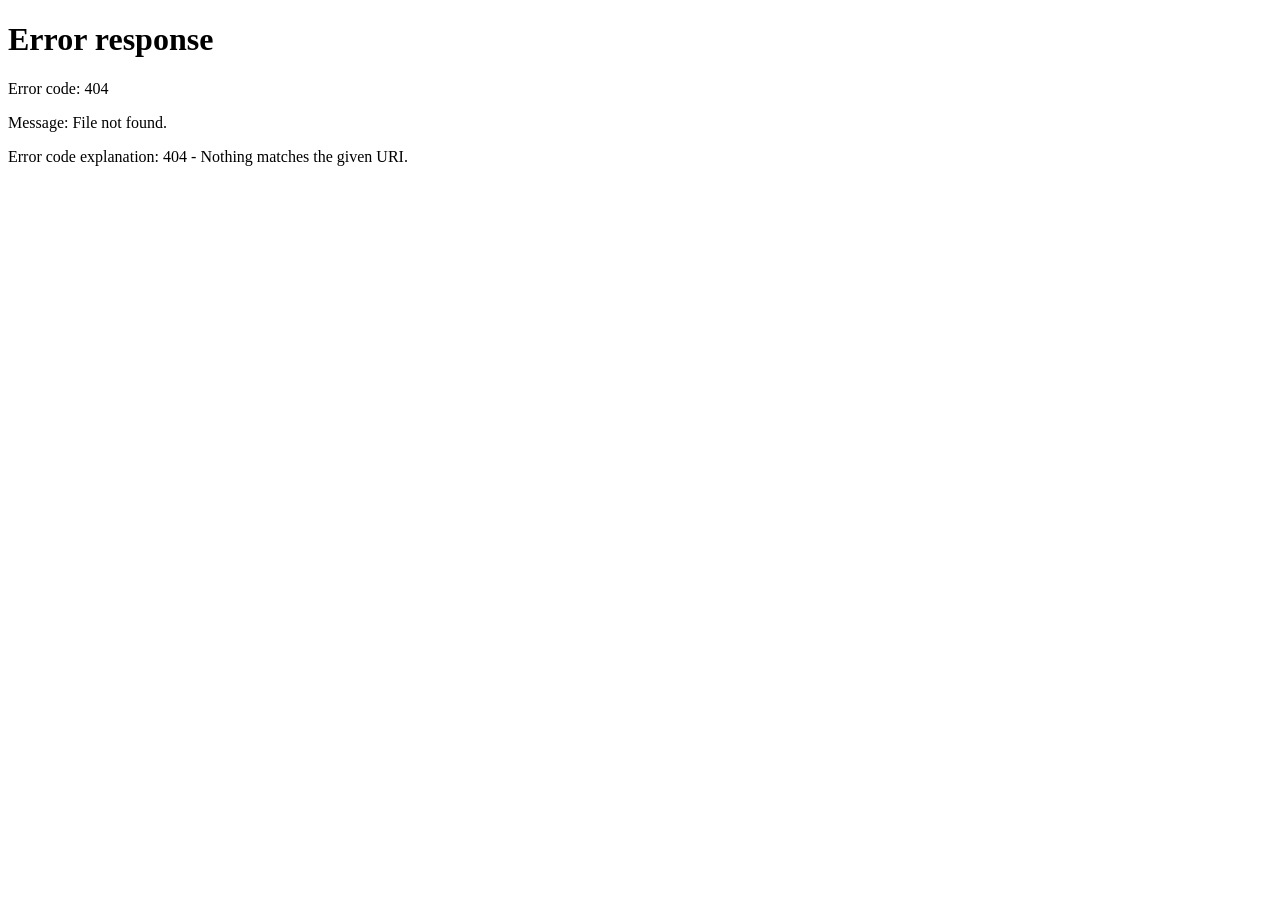
==== index.html @ 6177c04c "se sube por primera vez" ====
<!DOCTYPE html>
<html lang="es">
<head>
  <meta charset="UTF-8">
  <title>Control Financiero</title>
  <link href="https://fonts.googleapis.com/css2?family=DM+Sans:wght@300;400;500;600&family=Playfair+Display:wght@600&display=swap" rel="stylesheet">
  <link rel="stylesheet" href="estilos.css">
</head>
<body>

<div class="container" id="appContainer" style="display:none">

  <!-- Header -->
  <div class="header">
    <div class="header-top">
      <div class="header-badge">💼 Sistema Financiero</div>
      <div class="user-info">
        <span class="user-avatar" id="userAvatar">U</span>
        <span class="user-name"   id="userName">Usuario</span>
        <button class="btn-logout" onclick="cerrarSesion()" title="Cerrar sesión">
          <svg viewBox="0 0 24 24" fill="none" stroke="currentColor" stroke-width="2" width="15" height="15">
            <path d="M9 21H5a2 2 0 0 1-2-2V5a2 2 0 0 1 2-2h4"/>
            <polyline points="16 17 21 12 16 7"/>
            <line x1="21" y1="12" x2="9" y2="12"/>
          </svg>
          Salir
        </button>
      </div>
    </div>
    <h1>Control Financiero Mundo de la Tecnologia</h1>
    <p>Gestiona tus ingresos y egresos de forma clara y precisa</p>
  </div>

  <!-- Navegación -->
  <div class="nav-bar" style="display:flex;align-items:center;gap:10px;margin-bottom:24px;flex-wrap:wrap;">
    <a href="control-financiero.html" class="nav-link active" style="font-size:0.82rem;font-weight:600;padding:7px 16px;border-radius:20px;border:1.5px solid var(--accent);background:var(--accent);color:white;text-decoration:none;">💰 Control Financiero</a>
    <a href="precios.html" class="nav-link" style="font-size:0.82rem;font-weight:600;padding:7px 16px;border-radius:20px;border:1.5px solid var(--border);background:rgba(255,255,255,0.6);color:var(--text2);text-decoration:none;">🛠️ Tarifas y Productos</a>
  </div>

  <!-- Capital Banner -->
  <div class="capital-banner">
    <div>
      <div class="capital-label">Capital Inicial</div>
      <div class="capital-amount">$1.977.000</div>
    </div>
    <span style="font-size:2.5rem; opacity:0.5;">🏦</span>
  </div>

  <!-- Form Card -->
  <div class="card">
    <div class="card-title">➕ Nuevo Movimiento</div>
    <div class="form-grid">

      <div class="field">
        <label>Fecha</label>
        <input type="date" id="fecha">
      </div>

      <div class="field">
        <label>Descripción</label>
        <input type="text" id="descripcion" placeholder="Ej: Venta de producto...">
      </div>

      <div class="field">
        <label>Valor ($)</label>
        <input
          type="text"
          id="valor"
          placeholder="0"
          inputmode="decimal"
          autocomplete="off"
          oninput="formatearValor(this)"
          onkeydown="bloquearCaracteresInvalidos(event)"
        >
      </div>

      <div class="field">
        <label>Tipo</label>
        <select id="tipo">
          <option value="ingreso">📈 Ingreso</option>
          <option value="egreso">📉 Egreso</option>
        </select>
      </div>

      <div class="field">
        <label>&nbsp;</label>
        <button class="btn-add" onclick="agregarMovimiento()">Agregar →</button>
      </div>

    </div>
  </div>

  <!-- Stats -->
  <div class="resumen-grid">
    <div class="stat-card ingresos">
      <div class="stat-icon">📈</div>
      <div class="stat-label">Total Ingresos</div>
      <div class="stat-value">$<span id="totalIngresos">0</span></div>
    </div>
    <div class="stat-card egresos">
      <div class="stat-icon">📉</div>
      <div class="stat-label">Total Egresos</div>
      <div class="stat-value">$<span id="totalEgresos">0</span></div>
    </div>
    <div class="stat-card saldo">
      <div class="stat-icon">💰</div>
      <div class="stat-label">Saldo Actual</div>
      <div class="stat-value">$<span id="saldo">1.977.000</span></div>
    </div>
  </div>

  <!-- Tabla -->
  <div class="table-card">
    <div class="card-title">📋 Historial de Movimientos</div>
    <table>
      <thead>
        <tr>
          <th>Fecha</th>
          <th>Descripción</th>
          <th>Tipo</th>
          <th style="text-align:right">Valor</th>
        </tr>
      </thead>
      <tbody id="tabla">
        <tr id="emptyRow">
          <td colspan="4">
            <div class="empty-state">
              <span class="icon">📂</span>
              No hay movimientos registrados aún
            </div>
          </td>
        </tr>
      </tbody>
    </table>
  </div>

</div><!-- /container -->

<script>
  /* ── Protección de sesión ── */
  const sesionRaw = localStorage.getItem('cf_sesion');
  if (!sesionRaw) {
    window.location.href = 'login.html';
  } else {
    const sesion = JSON.parse(sesionRaw);
    document.getElementById('userName').textContent   = sesion.nombre;
    document.getElementById('userAvatar').textContent = sesion.nombre.charAt(0).toUpperCase();
    document.getElementById('appContainer').style.display = 'block';
  }

  function cerrarSesion() {
    localStorage.removeItem('cf_sesion');
    window.location.href = 'login.html';
  }

  /* ── Estado financiero ── */
  let ingresos = 0;
  let egresos  = 0;
  const capitalInicial = 1977000;

  /* ── Formateador de valor ── */
  function formatearValor(input) {
    const cursorPos        = input.selectionStart;
    const longitudAnterior = input.value.length;
    const partes           = input.value.split(',');
    const parteEntera      = partes[0].replace(/\D/g, '');
    const parteDecimal     = partes.length > 1
      ? partes[1].replace(/\D/g, '').slice(0, 2) : null;
    const enteraFormateada = parteEntera
      ? parteEntera.replace(/\B(?=(\d{3})+(?!\d))/g, '.') : '';
    input.value = parteDecimal !== null
      ? enteraFormateada + ',' + parteDecimal : enteraFormateada;
    const nuevoCursor = cursorPos + (input.value.length - longitudAnterior);
    input.setSelectionRange(nuevoCursor, nuevoCursor);
  }

  function bloquearCaracteresInvalidos(e) {
    const permitidos = ['Backspace','Delete','ArrowLeft','ArrowRight','Tab','Home','End'];
    if (permitidos.includes(e.key)) return;
    if (e.key === ',') {
      if (e.target.value.includes(',')) e.preventDefault();
      return;
    }
    if (!/^\d$/.test(e.key)) e.preventDefault();
  }

  function getRawValor() {
    return parseFloat(
      document.getElementById('valor').value.replace(/\./g, '').replace(',', '.')
    ) || 0;
  }

  function fmt(n) {
    return n.toLocaleString('es-CO', {
      minimumFractionDigits: n % 1 !== 0 ? 2 : 0,
      maximumFractionDigits: 2
    });
  }

  /* ── Agregar movimiento ── */
  function agregarMovimiento() {
    const fecha       = document.getElementById('fecha').value;
    const descripcion = document.getElementById('descripcion').value.trim();
    const valor       = getRawValor();
    const tipo        = document.getElementById('tipo').value;

    if (!fecha || !descripcion || valor <= 0) {
      shake(document.querySelector('.card'));
      return;
    }

    const empty = document.getElementById('emptyRow');
    if (empty) empty.remove();

    const tabla     = document.getElementById('tabla');
    const fila      = document.createElement('tr');
    const esIngreso = tipo === 'ingreso';

    const fechaFmt = new Date(fecha + 'T00:00:00').toLocaleDateString('es-CO', {
      day: '2-digit', month: 'short', year: 'numeric'
    });

    fila.innerHTML = `
      <td>${fechaFmt}</td>
      <td>${descripcion}</td>
      <td><span class="tipo-badge tipo-${tipo}">${esIngreso ? '↑' : '↓'} ${tipo}</span></td>
      <td style="text-align:right" class="${esIngreso ? 'valor-pos' : 'valor-neg'}">
        ${esIngreso ? '+' : '-'}$${fmt(valor)}
      </td>`;

    tabla.appendChild(fila);

    if (esIngreso) ingresos += valor;
    else           egresos  += valor;

    actualizarResumen();
    document.getElementById('descripcion').value = '';
    document.getElementById('valor').value       = '';
  }

  /* ── Actualizar resumen ── */
  function actualizarResumen() {
    document.getElementById('totalIngresos').innerText = fmt(ingresos);
    document.getElementById('totalEgresos').innerText  = fmt(egresos);
    const saldo = capitalInicial + ingresos - egresos;
    const el    = document.getElementById('saldo');
    el.innerText = fmt(saldo);
    el.closest('.stat-value').style.color = saldo >= capitalInicial
      ? 'var(--green)' : 'var(--red)';
  }

  /* ── Shake ── */
  function shake(el) {
    el.style.animation = 'none';
    el.offsetHeight;
    el.style.animation = 'shake 0.4s ease';
    setTimeout(() => el.style.animation = '', 400);
  }
</script>

</body>
</html>
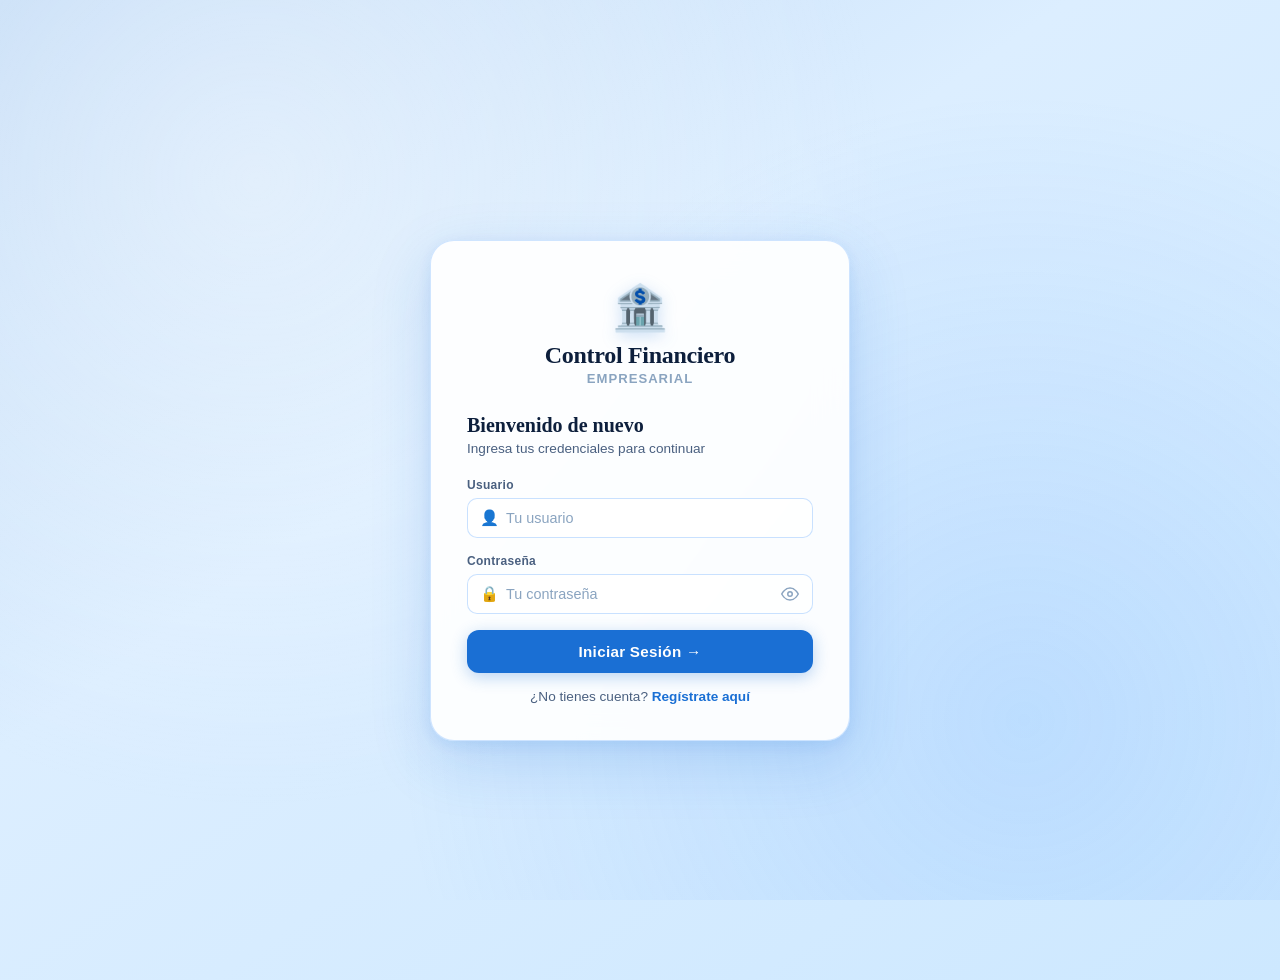
==== commit 3d9402bc: "Se cambia las rutas por las nuevas del backend" ====
--- a/index.html
+++ b/index.html
@@ -136,14 +136,15 @@
 
 </div><!-- /container -->
 
+<!-- SOLO TE MUESTRO EL SCRIPT CORREGIDO, TODO LO DEMÁS VA EXACTAMENTE IGUAL -->
+
 <script>
-  /* ── Protección de sesión ── */
   const sesionRaw = localStorage.getItem('cf_sesion');
   if (!sesionRaw) {
     window.location.href = 'login.html';
   } else {
     const sesion = JSON.parse(sesionRaw);
-    document.getElementById('userName').textContent   = sesion.nombre;
+    document.getElementById('userName').textContent = sesion.nombre;
     document.getElementById('userAvatar').textContent = sesion.nombre.charAt(0).toUpperCase();
     document.getElementById('appContainer').style.display = 'block';
   }
@@ -153,36 +154,9 @@
     window.location.href = 'login.html';
   }
 
-  /* ── Estado financiero ── */
   let ingresos = 0;
-  let egresos  = 0;
+  let egresos = 0;
   const capitalInicial = 1977000;
-
-  /* ── Formateador de valor ── */
-  function formatearValor(input) {
-    const cursorPos        = input.selectionStart;
-    const longitudAnterior = input.value.length;
-    const partes           = input.value.split(',');
-    const parteEntera      = partes[0].replace(/\D/g, '');
-    const parteDecimal     = partes.length > 1
-      ? partes[1].replace(/\D/g, '').slice(0, 2) : null;
-    const enteraFormateada = parteEntera
-      ? parteEntera.replace(/\B(?=(\d{3})+(?!\d))/g, '.') : '';
-    input.value = parteDecimal !== null
-      ? enteraFormateada + ',' + parteDecimal : enteraFormateada;
-    const nuevoCursor = cursorPos + (input.value.length - longitudAnterior);
-    input.setSelectionRange(nuevoCursor, nuevoCursor);
-  }
-
-  function bloquearCaracteresInvalidos(e) {
-    const permitidos = ['Backspace','Delete','ArrowLeft','ArrowRight','Tab','Home','End'];
-    if (permitidos.includes(e.key)) return;
-    if (e.key === ',') {
-      if (e.target.value.includes(',')) e.preventDefault();
-      return;
-    }
-    if (!/^\d$/.test(e.key)) e.preventDefault();
-  }
 
   function getRawValor() {
     return parseFloat(
@@ -191,71 +165,69 @@
   }
 
   function fmt(n) {
-    return n.toLocaleString('es-CO', {
-      minimumFractionDigits: n % 1 !== 0 ? 2 : 0,
-      maximumFractionDigits: 2
+    return n.toLocaleString('es-CO');
+  }
+
+  async function agregarMovimiento() {
+    const fecha = document.getElementById('fecha').value;
+    const descripcion = document.getElementById('descripcion').value.trim();
+    const valor = getRawValor();
+    const tipo = document.getElementById('tipo').value;
+    const sesion = JSON.parse(localStorage.getItem('cf_sesion'));
+
+    if (!fecha || !descripcion || valor <= 0) return;
+
+    await fetch('https://control-backend-kappa.vercel.app/api/movimientos', {
+      method: 'POST',
+      headers: { 'Content-Type': 'application/json' },
+      body: JSON.stringify({
+        fecha,
+        descripcion,
+        valor,
+        tipo,
+        userId: sesion.id
+      })
     });
-  }
-
-  /* ── Agregar movimiento ── */
-  function agregarMovimiento() {
-    const fecha       = document.getElementById('fecha').value;
-    const descripcion = document.getElementById('descripcion').value.trim();
-    const valor       = getRawValor();
-    const tipo        = document.getElementById('tipo').value;
-
-    if (!fecha || !descripcion || valor <= 0) {
-      shake(document.querySelector('.card'));
-      return;
-    }
-
-    const empty = document.getElementById('emptyRow');
-    if (empty) empty.remove();
-
-    const tabla     = document.getElementById('tabla');
-    const fila      = document.createElement('tr');
-    const esIngreso = tipo === 'ingreso';
-
-    const fechaFmt = new Date(fecha + 'T00:00:00').toLocaleDateString('es-CO', {
-      day: '2-digit', month: 'short', year: 'numeric'
+
+    location.reload();
+  }
+
+  async function cargarMovimientos() {
+    const sesion = JSON.parse(localStorage.getItem('cf_sesion'));
+    const res = await fetch(`https://control-backend-kappa.vercel.app/api/movimientos/${sesion.id}`);
+    const data = await res.json();
+
+    const tabla = document.getElementById('tabla');
+    tabla.innerHTML = '';
+
+    data.forEach(mov => {
+      const fila = document.createElement('tr');
+      const esIngreso = mov.tipo === 'ingreso';
+
+      fila.innerHTML = `
+        <td>${new Date(mov.fecha).toLocaleDateString('es-CO')}</td>
+        <td>${mov.descripcion}</td>
+        <td>${mov.tipo}</td>
+        <td style="text-align:right">
+          ${esIngreso ? '+' : '-'}$${fmt(mov.valor)}
+        </td>`;
+
+      tabla.appendChild(fila);
+
+      if (esIngreso) ingresos += mov.valor;
+      else egresos += mov.valor;
     });
 
-    fila.innerHTML = `
-      <td>${fechaFmt}</td>
-      <td>${descripcion}</td>
-      <td><span class="tipo-badge tipo-${tipo}">${esIngreso ? '↑' : '↓'} ${tipo}</span></td>
-      <td style="text-align:right" class="${esIngreso ? 'valor-pos' : 'valor-neg'}">
-        ${esIngreso ? '+' : '-'}$${fmt(valor)}
-      </td>`;
-
-    tabla.appendChild(fila);
-
-    if (esIngreso) ingresos += valor;
-    else           egresos  += valor;
-
     actualizarResumen();
-    document.getElementById('descripcion').value = '';
-    document.getElementById('valor').value       = '';
-  }
-
-  /* ── Actualizar resumen ── */
+  }
+
   function actualizarResumen() {
     document.getElementById('totalIngresos').innerText = fmt(ingresos);
-    document.getElementById('totalEgresos').innerText  = fmt(egresos);
-    const saldo = capitalInicial + ingresos - egresos;
-    const el    = document.getElementById('saldo');
-    el.innerText = fmt(saldo);
-    el.closest('.stat-value').style.color = saldo >= capitalInicial
-      ? 'var(--green)' : 'var(--red)';
-  }
-
-  /* ── Shake ── */
-  function shake(el) {
-    el.style.animation = 'none';
-    el.offsetHeight;
-    el.style.animation = 'shake 0.4s ease';
-    setTimeout(() => el.style.animation = '', 400);
-  }
+    document.getElementById('totalEgresos').innerText = fmt(egresos);
+    document.getElementById('saldo').innerText = fmt(capitalInicial + ingresos - egresos);
+  }
+
+  cargarMovimientos();
 </script>
 
 </body>
--- a/estilos.css
+++ b/estilos.css
@@ -0,0 +1,477 @@
+/* ── Variables ── */
+:root {
+  --bg: #dceeff;
+  --bg2: #c8e2fb;
+  --surface: rgba(255,255,255,0.75);
+  --surface2: rgba(255,255,255,0.92);
+  --border: rgba(120,180,255,0.35);
+  --accent: #1a6fd4;
+  --accent2: #0f4fa0;
+  --accent-light: #e8f2ff;
+  --green: #0a9e6e;
+  --green-bg: #e6f9f3;
+  --red: #d63b3b;
+  --red-bg: #fdeaea;
+  --text: #0d1f3c;
+  --text2: #4a6080;
+  --text3: #8aa4c0;
+  --shadow: 0 8px 32px rgba(26,111,212,0.12);
+  --shadow2: 0 2px 8px rgba(26,111,212,0.08);
+}
+
+/* ── Reset ── */
+* { box-sizing: border-box; margin: 0; padding: 0; }
+
+/* ── Body ── */
+body {
+  font-family: 'DM Sans', sans-serif;
+  background: linear-gradient(145deg, #c3dcf7 0%, #dceeff 40%, #cde8ff 100%);
+  min-height: 100vh;
+  padding: 40px 20px;
+  color: var(--text);
+}
+
+body::before {
+  content: '';
+  position: fixed;
+  inset: 0;
+  background:
+    radial-gradient(circle at 20% 20%, rgba(255,255,255,0.4) 0%, transparent 50%),
+    radial-gradient(circle at 80% 80%, rgba(100,170,255,0.2) 0%, transparent 50%);
+  pointer-events: none;
+  z-index: 0;
+}
+
+/* ── Container ── */
+.container {
+  max-width: 900px;
+  margin: 0 auto;
+  position: relative;
+  z-index: 1;
+}
+
+/* ── Header ── */
+.header {
+  text-align: center;
+  margin-bottom: 32px;
+  animation: fadeDown 0.6s ease both;
+}
+
+.header-badge {
+  display: inline-flex;
+  align-items: center;
+  gap: 6px;
+  background: var(--accent);
+  color: #fff;
+  font-size: 11px;
+  font-weight: 600;
+  letter-spacing: 1.5px;
+  text-transform: uppercase;
+  padding: 5px 14px;
+  border-radius: 20px;
+  margin-bottom: 12px;
+}
+
+.header h1 {
+  font-family: 'Playfair Display', serif;
+  font-size: 2.4rem;
+  font-weight: 600;
+  color: var(--text);
+  letter-spacing: -0.5px;
+  line-height: 1.2;
+}
+
+.header p {
+  color: var(--text2);
+  font-size: 0.95rem;
+  margin-top: 6px;
+}
+
+/* ── Capital Banner ── */
+.capital-banner {
+  background: var(--accent);
+  border-radius: 16px;
+  padding: 20px 28px;
+  display: flex;
+  align-items: center;
+  justify-content: space-between;
+  margin-bottom: 20px;
+  color: white;
+  box-shadow: 0 8px 24px rgba(26,111,212,0.28);
+  animation: fadeUp 0.6s 0.1s ease both;
+  position: relative;
+  overflow: hidden;
+}
+
+.capital-banner::before {
+  content: '';
+  position: absolute;
+  right: -30px; top: -40px;
+  width: 160px; height: 160px;
+  border-radius: 50%;
+  background: rgba(255,255,255,0.08);
+}
+
+.capital-banner::after {
+  content: '';
+  position: absolute;
+  right: 60px; bottom: -50px;
+  width: 100px; height: 100px;
+  border-radius: 50%;
+  background: rgba(255,255,255,0.06);
+}
+
+.capital-label {
+  font-size: 0.8rem;
+  font-weight: 500;
+  opacity: 0.8;
+  letter-spacing: 0.5px;
+  text-transform: uppercase;
+}
+
+.capital-amount {
+  font-family: 'Playfair Display', serif;
+  font-size: 2rem;
+  font-weight: 600;
+  letter-spacing: -0.5px;
+}
+
+/* ── Form Card ── */
+.card {
+  background: var(--surface2);
+  border-radius: 20px;
+  padding: 28px;
+  box-shadow: var(--shadow);
+  border: 1px solid var(--border);
+  backdrop-filter: blur(12px);
+  margin-bottom: 20px;
+  animation: fadeUp 0.6s 0.2s ease both;
+}
+
+.card-title {
+  font-size: 0.78rem;
+  font-weight: 600;
+  text-transform: uppercase;
+  letter-spacing: 1.2px;
+  color: var(--accent);
+  margin-bottom: 18px;
+  display: flex;
+  align-items: center;
+  gap: 8px;
+}
+
+.card-title::after {
+  content: '';
+  flex: 1;
+  height: 1px;
+  background: var(--border);
+}
+
+.form-grid {
+  display: grid;
+  grid-template-columns: 1fr 2fr 1.5fr 1fr auto;
+  gap: 12px;
+  align-items: end;
+}
+
+.field {
+  display: flex;
+  flex-direction: column;
+  gap: 6px;
+}
+
+.field label {
+  font-size: 0.75rem;
+  font-weight: 600;
+  color: var(--text2);
+  letter-spacing: 0.3px;
+}
+
+/* ── Inputs ── */
+input, select {
+  font-family: 'DM Sans', sans-serif;
+  font-size: 0.9rem;
+  padding: 11px 14px;
+  border-radius: 10px;
+  border: 1.5px solid rgba(120,180,255,0.4);
+  background: rgba(255,255,255,0.8);
+  color: var(--text);
+  outline: none;
+  transition: border-color 0.2s, box-shadow 0.2s, background 0.2s;
+  width: 100%;
+}
+
+input:focus, select:focus {
+  border-color: var(--accent);
+  background: #fff;
+  box-shadow: 0 0 0 3px rgba(26,111,212,0.1);
+}
+
+input::placeholder { color: var(--text3); }
+
+/* Input valor — alineado a la derecha para legibilidad numérica */
+#valor {
+  text-align: right;
+  letter-spacing: 0.5px;
+}
+
+/* ── Botón Agregar ── */
+.btn-add {
+  font-family: 'DM Sans', sans-serif;
+  font-size: 0.88rem;
+  font-weight: 600;
+  padding: 11px 22px;
+  border-radius: 10px;
+  border: none;
+  background: var(--accent);
+  color: white;
+  cursor: pointer;
+  transition: background 0.2s, transform 0.15s, box-shadow 0.2s;
+  white-space: nowrap;
+  box-shadow: 0 4px 14px rgba(26,111,212,0.3);
+  letter-spacing: 0.2px;
+}
+
+.btn-add:hover {
+  background: var(--accent2);
+  transform: translateY(-1px);
+  box-shadow: 0 6px 18px rgba(26,111,212,0.4);
+}
+
+.btn-add:active { transform: translateY(0); }
+
+/* ── Tarjetas de Resumen ── */
+.resumen-grid {
+  display: grid;
+  grid-template-columns: 1fr 1fr 1fr;
+  gap: 14px;
+  margin-bottom: 20px;
+  animation: fadeUp 0.6s 0.3s ease both;
+}
+
+.stat-card {
+  background: var(--surface2);
+  border-radius: 16px;
+  padding: 20px 22px;
+  border: 1px solid var(--border);
+  box-shadow: var(--shadow2);
+  position: relative;
+  overflow: hidden;
+  transition: transform 0.2s, box-shadow 0.2s;
+}
+
+.stat-card:hover {
+  transform: translateY(-2px);
+  box-shadow: var(--shadow);
+}
+
+.stat-card::before {
+  content: '';
+  position: absolute;
+  top: 0; left: 0; right: 0;
+  height: 3px;
+  border-radius: 16px 16px 0 0;
+}
+
+.stat-card.ingresos::before { background: var(--green); }
+.stat-card.egresos::before  { background: var(--red); }
+.stat-card.saldo::before    { background: var(--accent); }
+
+.stat-icon {
+  width: 38px; height: 38px;
+  border-radius: 10px;
+  display: flex; align-items: center; justify-content: center;
+  font-size: 1.1rem;
+  margin-bottom: 12px;
+}
+
+.stat-card.ingresos .stat-icon { background: var(--green-bg); }
+.stat-card.egresos  .stat-icon { background: var(--red-bg); }
+.stat-card.saldo    .stat-icon { background: var(--accent-light); }
+
+.stat-label {
+  font-size: 0.72rem;
+  font-weight: 600;
+  text-transform: uppercase;
+  letter-spacing: 0.8px;
+  color: var(--text2);
+  margin-bottom: 4px;
+}
+
+.stat-value {
+  font-family: 'Playfair Display', serif;
+  font-size: 1.5rem;
+  font-weight: 600;
+  letter-spacing: -0.5px;
+}
+
+.stat-card.ingresos .stat-value { color: var(--green); }
+.stat-card.egresos  .stat-value { color: var(--red); }
+.stat-card.saldo    .stat-value { color: var(--accent); }
+
+/* ── Tabla ── */
+.table-card {
+  background: var(--surface2);
+  border-radius: 20px;
+  padding: 24px 28px;
+  box-shadow: var(--shadow);
+  border: 1px solid var(--border);
+  overflow: hidden;
+  animation: fadeUp 0.6s 0.4s ease both;
+}
+
+table {
+  width: 100%;
+  border-collapse: collapse;
+}
+
+thead th {
+  font-size: 0.72rem;
+  font-weight: 600;
+  text-transform: uppercase;
+  letter-spacing: 0.8px;
+  color: var(--text3);
+  padding: 8px 14px;
+  text-align: left;
+  border-bottom: 1px solid var(--border);
+}
+
+tbody tr {
+  transition: background 0.15s;
+  animation: rowIn 0.3s ease both;
+}
+
+tbody tr:hover { background: var(--accent-light); }
+
+tbody td {
+  padding: 13px 14px;
+  font-size: 0.9rem;
+  color: var(--text);
+  border-bottom: 1px solid rgba(120,180,255,0.15);
+}
+
+.tipo-badge {
+  display: inline-flex;
+  align-items: center;
+  gap: 5px;
+  font-size: 0.75rem;
+  font-weight: 600;
+  padding: 4px 10px;
+  border-radius: 20px;
+  text-transform: capitalize;
+}
+
+.tipo-ingreso { background: var(--green-bg); color: var(--green); }
+.tipo-egreso  { background: var(--red-bg);   color: var(--red); }
+
+.valor-pos { color: var(--green); font-weight: 600; }
+.valor-neg { color: var(--red);   font-weight: 600; }
+
+.empty-state {
+  text-align: center;
+  padding: 40px 0;
+  color: var(--text3);
+  font-size: 0.9rem;
+}
+
+.empty-state .icon { font-size: 2rem; display: block; margin-bottom: 8px; }
+
+/* ── Animaciones ── */
+@keyframes fadeDown {
+  from { opacity: 0; transform: translateY(-16px); }
+  to   { opacity: 1; transform: translateY(0); }
+}
+
+@keyframes fadeUp {
+  from { opacity: 0; transform: translateY(16px); }
+  to   { opacity: 1; transform: translateY(0); }
+}
+
+@keyframes rowIn {
+  from { opacity: 0; transform: translateX(-8px); }
+  to   { opacity: 1; transform: translateX(0); }
+}
+
+@keyframes shake {
+  0%,100% { transform: translateX(0); }
+  20%      { transform: translateX(-6px); }
+  40%      { transform: translateX(6px); }
+  60%      { transform: translateX(-4px); }
+  80%      { transform: translateX(4px); }
+}
+
+/* ── Responsive ── */
+@media (max-width: 700px) {
+  .form-grid { grid-template-columns: 1fr 1fr; }
+  .resumen-grid { grid-template-columns: 1fr; }
+  .header h1 { font-size: 1.8rem; }
+}
+
+/* ════════════════════════════════════════════
+   AUTH — Pantalla de login / registro
+════════════════════════════════════════════ */
+
+.auth-screen {
+  min-height: 100vh;
+  display: flex;
+  align-items: center;
+  justify-content: center;
+  padding: 24px;
+  transition: opacity 0.3s ease, transform 0.3s ease;
+}
+
+.auth-card {
+  background: rgba(255,255,255,0.92);
+  border-radius: 24px;
+  padding: 40px 36px 36px;
+  width: 100%;
+  max-width: 420px;
+  box-shadow: 0 20px 60px rgba(26,111,212,0.18), 0 4px 16px rgba(26,111,212,0.1);
+  border: 1px solid rgba(120,180,255,0.35);
+  backdrop-filter: blur(16px);
+}
+
+.auth-logo { text-align: center; margin-bottom: 28px; }
+.auth-logo-icon { font-size: 2.8rem; margin-bottom: 8px; display: block; filter: drop-shadow(0 4px 8px rgba(26,111,212,0.2)); }
+.auth-logo h2 { font-family: 'Playfair Display', serif; font-size: 1.5rem; color: var(--text); letter-spacing: -0.3px; margin: 0; }
+.auth-logo p  { font-size: 0.82rem; color: var(--text3); margin: 2px 0 0; text-transform: uppercase; letter-spacing: 1px; font-weight: 600; }
+
+.auth-panel         { display: none; }
+.auth-panel.active  { display: block; animation: fadeUp 0.35s ease both; }
+
+.auth-title { font-family: 'Playfair Display', serif; font-size: 1.25rem; color: var(--text); margin-bottom: 4px; }
+.auth-sub   { font-size: 0.85rem; color: var(--text2); margin-bottom: 22px; }
+
+.auth-field               { margin-bottom: 16px; }
+.auth-field label         { display: block; font-size: 0.75rem; font-weight: 600; color: var(--text2); letter-spacing: 0.3px; margin-bottom: 6px; }
+
+.input-wrap              { position: relative; display: flex; align-items: center; }
+.input-wrap .input-icon  { position: absolute; left: 13px; font-size: 0.95rem; pointer-events: none; line-height: 1; }
+.input-wrap input        { padding-left: 38px; padding-right: 42px; }
+
+.eye-btn        { position: absolute; right: 10px; background: none; border: none; cursor: pointer; padding: 4px; display: flex; align-items: center; color: var(--text3); transition: color 0.2s; box-shadow: none; border-radius: 6px; }
+.eye-btn:hover  { color: var(--accent); background: none; transform: none; box-shadow: none; }
+.eye-icon       { width: 18px; height: 18px; display: block; }
+
+.auth-error, .auth-ok { font-size: 0.82rem; font-weight: 500; padding: 10px 14px; border-radius: 10px; margin-bottom: 14px; }
+.auth-error { background: var(--red-bg);   color: var(--red);   border: 1px solid rgba(214,59,59,0.2); }
+.auth-ok    { background: var(--green-bg); color: var(--green); border: 1px solid rgba(10,158,110,0.2); }
+
+.auth-btn        { width: 100%; padding: 13px; background: var(--accent); color: white; border: none; border-radius: 12px; font-family: 'DM Sans', sans-serif; font-size: 0.95rem; font-weight: 600; cursor: pointer; letter-spacing: 0.3px; box-shadow: 0 4px 16px rgba(26,111,212,0.3); transition: background 0.2s, transform 0.15s, box-shadow 0.2s; margin-bottom: 16px; }
+.auth-btn:hover  { background: var(--accent2); transform: translateY(-1px); box-shadow: 0 6px 20px rgba(26,111,212,0.4); }
+.auth-btn:active { transform: translateY(0); }
+
+.auth-switch    { text-align: center; font-size: 0.85rem; color: var(--text2); }
+.auth-switch a  { color: var(--accent); font-weight: 600; text-decoration: none; }
+.auth-switch a:hover { text-decoration: underline; }
+
+/* ── Usuario en header de la app ── */
+.header-top   { display: flex; align-items: center; justify-content: space-between; margin-bottom: 10px; }
+.user-info    { display: flex; align-items: center; gap: 8px; }
+.user-avatar  { width: 32px; height: 32px; border-radius: 50%; background: var(--accent); color: white; font-size: 0.85rem; font-weight: 700; display: flex; align-items: center; justify-content: center; }
+.user-name    { font-size: 0.88rem; font-weight: 600; color: var(--text); }
+
+.btn-logout        { display: flex; align-items: center; gap: 5px; font-family: 'DM Sans', sans-serif; font-size: 0.78rem; font-weight: 600; color: var(--text2); background: rgba(255,255,255,0.7); border: 1px solid var(--border); border-radius: 8px; padding: 5px 10px; cursor: pointer; transition: background 0.2s, color 0.2s; }
+.btn-logout:hover  { background: var(--red-bg); color: var(--red); border-color: rgba(214,59,59,0.25); transform: none; box-shadow: none; }
+
+.app-screen { transition: opacity 0.4s ease; }
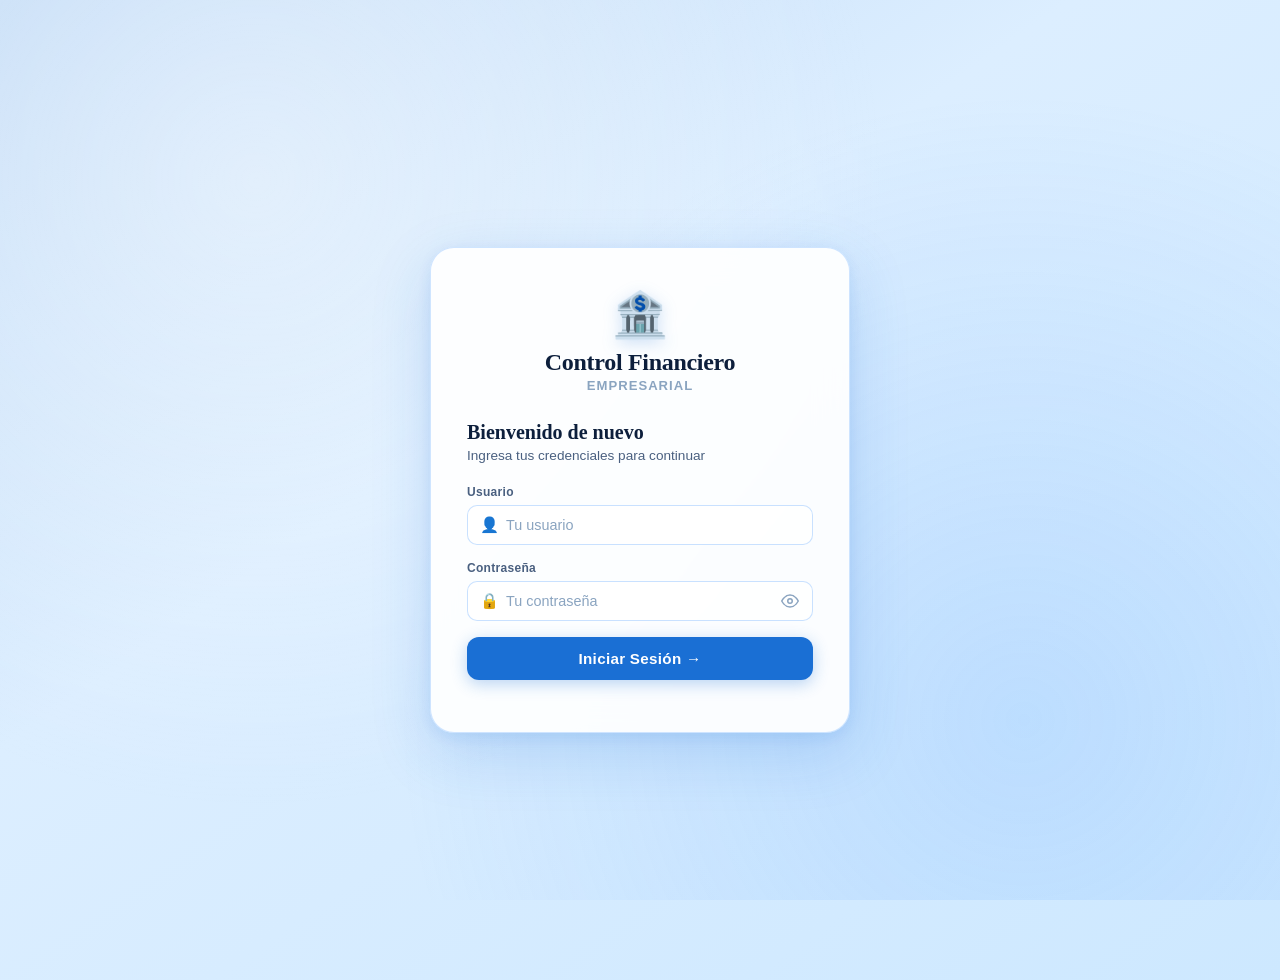
==== commit 3999e0c5: "se corrige valor inicial y se quita accesso a register" ====
--- a/index.html
+++ b/index.html
@@ -41,7 +41,7 @@
   <div class="capital-banner">
     <div>
       <div class="capital-label">Capital Inicial</div>
-      <div class="capital-amount">$1.977.000</div>
+      <div class="capital-amount">$2.474.000</div>
     </div>
     <span style="font-size:2.5rem; opacity:0.5;">🏦</span>
   </div>
@@ -105,7 +105,7 @@
     <div class="stat-card saldo">
       <div class="stat-icon">💰</div>
       <div class="stat-label">Saldo Actual</div>
-      <div class="stat-value">$<span id="saldo">1.977.000</span></div>
+      <div class="stat-value">$<span id="saldo">2.474.000</span></div>
     </div>
   </div>
 
@@ -156,7 +156,7 @@
 
   let ingresos = 0;
   let egresos = 0;
-  const capitalInicial = 1977000;
+  const capitalInicial = 2474000;
 
   function getRawValor() {
     return parseFloat(
